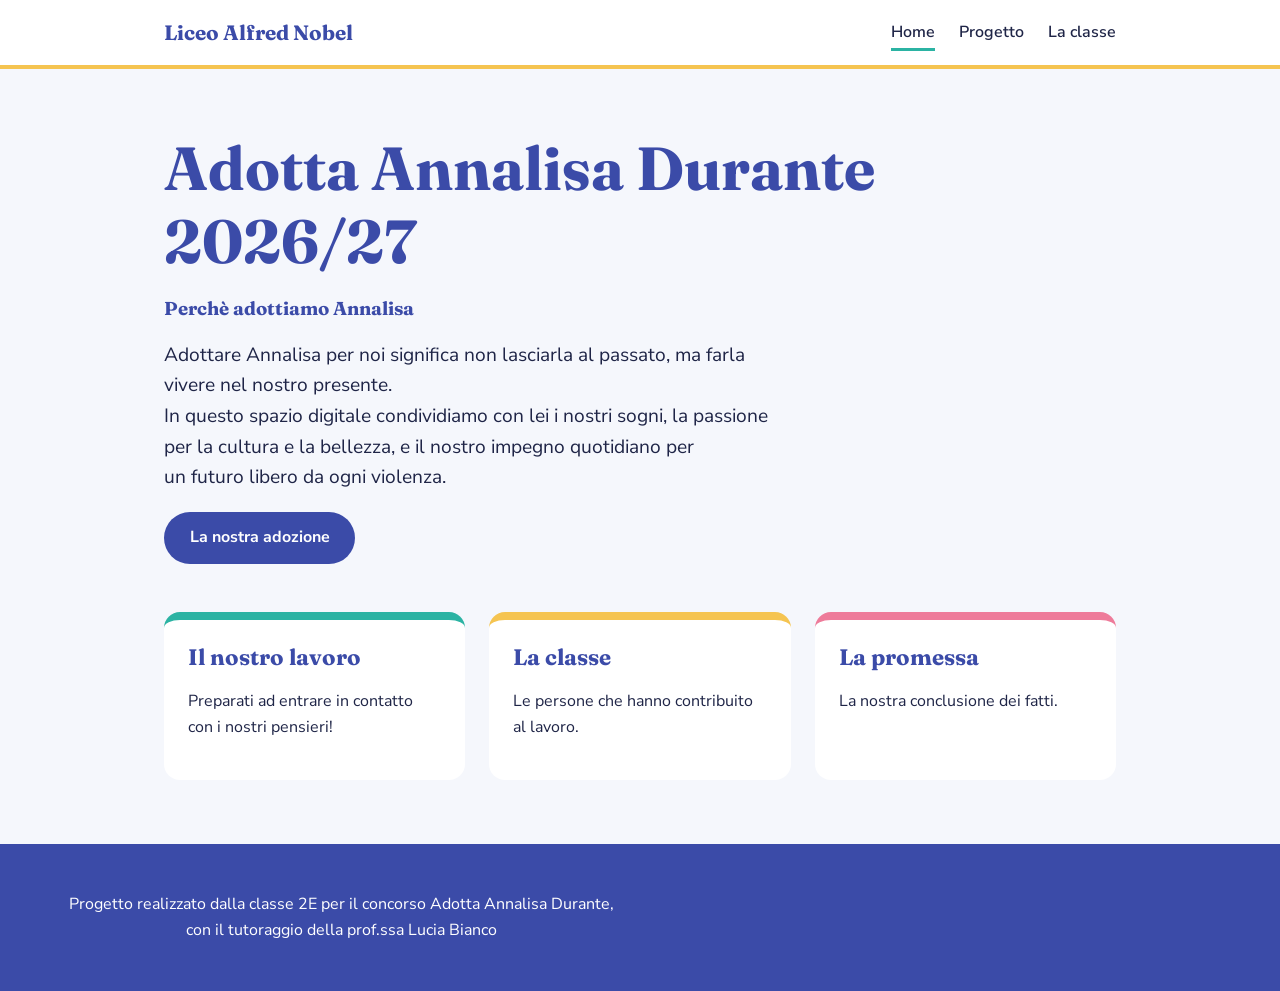
==== index.html @ 69cd6e8c "Add files via upload" ====
<!DOCTYPE html>
<html lang="it">
<head>
  <meta charset="UTF-8">
  <meta name="viewport" content="width=device-width, initial-scale=1">
  <title>Adotta Annalisa</title>
  <!-- Collega il foglio di stile: senza questa riga la pagina resta "nuda" -->
  <link rel="stylesheet" href="style.css">
  <!-- Font da Google Fonts (serve internet; altrimenti il sito usa Georgia/Arial) -->
  <link href="https://fonts.googleapis.com/css2?family=Fraunces:wght@600;700&family=Nunito+Sans:wght@400;700&display=swap" rel="stylesheet">
</head>
<body>

  <header>
    <div class="contenitore">
      <nav>
        <a class="logo" href="index.html">Liceo Alfred Nobel</a>
        <button id="bottone-menu" aria-label="Apri il menu">Menu</button>
        <ul id="menu">
          <!-- href = la pagina verso cui porta il link -->
          <li><a class="attivo" href="index.html">Home</a></li>
          <li><a href="Progetto.html">Progetto</a></li>
          <li><a href="team.html">La classe</a></li>
        </ul>
      </nav>
    </div>
  </header>

  <main class="contenitore">
    <section class="hero">
      <h1>Adotta Annalisa Durante 2026/27</h1>
      <h3>Perchè adottiamo Annalisa</h3>
    
      <p>Adottare Annalisa per noi significa non lasciarla al passato, ma farla<br>
       vivere nel nostro presente.<br>
      In questo spazio digitale condividiamo con lei i nostri sogni, la passione<br>
      per la cultura e la bellezza, e il nostro impegno quotidiano per<br>
    un futuro libero da ogni violenza.</p>
      <a class="bottone" href="Progetto.html">La nostra adozione</a>
    </section>

    <!-- Ogni <a class="scheda"> è un blocco cliccabile che porta a un'altra pagina -->
    <section class="schede">
      <a class="scheda" href="Progetto.html">
        <h2>Il nostro lavoro</h2>
        <p>Preparati ad entrare in contatto con i nostri pensieri!</p>
      </a>
      <a class="scheda" href="team.html">
        <h2>La classe</h2>
        <p>Le persone che hanno contribuito al lavoro.</p>
      </a>
      <a class="scheda" href="Progetto.html#risultati">
        <h2>La promessa</h2>
        <p>La nostra conclusione dei fatti.</p>




        
      </a>
    </section>

    <!-- ESEMPIO IMMAGINE: togli i commenti e metti la tua foto nella cartella "immagini"
    <img src="immagini/foto-classe.jpg" alt="Descrizione della foto">
    -->
  </main>

  <footer>
    <p>Progetto realizzato dalla classe 2E per il concorso Adotta Annalisa Durante,
      <br>con il tutoraggio della prof.ssa Lucia Bianco</p>
  </footer>

  <script src="script.js"></script>
</body>
</html>
---- style.css ----
/* ===== 1. COLORI =====
   Cambia i colori SOLO qui: tutto il sito li legge da queste variabili. */
:root {
  --sfondo: #f5f7fc;      /* sfondo pagina */
  --testo: #1f2547;       /* testo principale */
  --primario: #3b4ba8;    /* indaco: titoli e menu */
  --accento1: #2bb3a3;    /* verde acqua */
  --accento2: #f5c451;    /* giallo sole */
  --accento3: #ee7b9a;    /* rosa */
  --bianco: #ffffff;
}

/* ===== 2. BASE ===== */
* { box-sizing: border-box; }
body {
  margin: 0;
  font-family: "Nunito Sans", Arial, sans-serif; /* se manca il primo, usa il successivo */
  color: var(--testo);
  background: var(--sfondo);
  line-height: 1.6;
}
h1, h2, h3 { font-family: "Fraunces", Georgia, serif; color: var(--primario); line-height: 1.2; }
h1 { font-size: clamp(2.2rem, 6vw, 3.8rem); margin: 0 0 1rem; }
a { color: inherit; }
img { max-width: 100%; display: block; }
.contenitore { max-width: 1000px; margin: 0 auto; padding: 0 1.5rem; }
p { max-width: 65ch; } /* righe non troppo lunghe = più leggibili */

/* ===== 3. MENU ===== */
header { background: var(--bianco); border-bottom: 4px solid var(--accento2); }
nav { display: flex; justify-content: space-between; align-items: center; padding: 1rem 0; }
.logo { font-family: "Fraunces", Georgia, serif; font-weight: 700; font-size: 1.3rem; color: var(--primario); text-decoration: none; }
nav ul { list-style: none; display: flex; gap: 1.5rem; margin: 0; padding: 0; }
nav ul a { text-decoration: none; font-weight: 600; padding: .3rem 0; border-bottom: 3px solid transparent; }
nav ul a:hover, nav ul a.attivo { border-bottom-color: var(--accento1); }
#bottone-menu { display: none; background: none; border: 2px solid var(--primario); color: var(--primario); border-radius: 8px; padding: .4rem .8rem; font-size: 1rem; cursor: pointer; }

/* ===== 4. HOME ===== */
.hero { padding: 4rem 0 3rem; }
.hero p { font-size: 1.2rem; }
.bottone {
  display: inline-block; background: var(--primario); color: var(--bianco);
  padding: .8rem 1.6rem; border-radius: 999px; text-decoration: none; font-weight: 700;
  border: none; font-size: 1rem; cursor: pointer; margin: 0 auto;
}
.bottone:hover { background: var(--accento1); }

/* Le schede che portano alle altre sezioni */
.schede { display: grid; grid-template-columns: repeat(auto-fit, minmax(240px, 1fr)); gap: 1.5rem; padding-bottom: 4rem; }
.scheda { background: var(--bianco); border-radius: 16px; padding: 1.5rem; text-decoration: none; border-top: 8px solid var(--accento1); transition: transform .2s; }
.scheda:hover { transform: translateY(-6px); }
.scheda:nth-child(2) { border-top-color: var(--accento2); }
.scheda:nth-child(3) { border-top-color: var(--accento3); }
.scheda h2 { margin-top: 0; font-size: 1.4rem; }

/* ===== 5. PAGINE INTERNE ===== */
main.pagina { padding: 3rem 0 4rem; }
.membri { display: grid; grid-template-columns: repeat(auto-fit, minmax(200px, 1fr)); gap: 1.5rem; }
.membro { background: var(--bianco); border-radius: 16px; padding: 1.2rem; text-align: center; }
.avatar { width: 96px; height: 96px; border-radius: 50%; margin: 0 auto .8rem; background: var(--accento3); color: var(--bianco); display: grid; place-items: center; font-size: 2rem; font-weight: 700; }
.avatar img { width: 100%; height: 100%; object-fit: cover; border-radius: 50%; }
#dettagli { display: none; background: var(--bianco); border-left: 6px solid var(--accento2); padding: 1rem 1.5rem; margin-top: 1rem; border-radius: 8px; }
#dettagli.visibile { display: block; } /* JavaScript aggiunge/toglie questa classe */

footer { text-align: center; padding: 2rem 1rem; background: var(--primario); color: var(--bianco); }
.introduzione {
  max-width: 65ch;
  margin-bottom: 3rem;
  font-size: 1.15rem;
  font-style: italic;
}

.tema {
  max-width: 760px;
  margin: 3rem 0;
  padding: 2.5rem;
  border-radius: 20px;
}

.tema--acqua { background: #e6f7f4; }

.tema--giallo {
  background: #fff6d9;
  margin-left: auto;
}

.tema--rosa { background: #fdebf0; }

.tema--chiaro {
  background: var(--bianco);
  margin-left: auto;
}

.tema h2 {
  margin-top: .25rem;
}

.tema p {
  max-width: 62ch;
}

.numero {
  margin: 0;
  color: var(--primario);
  font-size: .8rem;
  font-weight: 700;
  letter-spacing: .12em;
}

blockquote {
  margin: 2rem 0 0;
  padding: 1rem 0 1rem 1.25rem;
  border-left: 5px solid var(--accento1);
  font-family: "Fraunces", Georgia, serif;
  font-size: 1.35rem;
  line-height: 1.35;
}

.risultati {
  max-width: 760px;
  margin: 0 auto;
}

/*.risultati {
  max-width: 760px;
  margin: 4rem 0 0;
} */

.promessa {
  margin: 0 auto;
  justify-content: center; /* orizzontale */
  align-items: center;     /* verticale */
  padding: 2rem;
  background: #5a9e71;
  color: #F2F4F2;
  border-radius: 20px;
}

.promessa-etichetta {
  margin:  00 .5rem;
  color: #F2F4F2;
  font-size: .8rem;
  font-weight: 700;
  letter-spacing: .12em;
}

.promessa h3 {
  margin: 0 0 1.5rem;
  color: var(--bianco);
  font-size: 2rem;
}

.promessa-testo p {
  max-width: 62ch;
  margin-bottom: 1rem;
  color: #F2F4F2;
}

.promessa-finale {
  margin: 2rem 0 0;
  padding-top: 1.25rem;
  border-top: 2px solid var(--accento1);
  font-family: "Fraunces", Georgia, serif;
  font-size: 1.3rem;
  font-style: italic;
  line-height: 1.4;
}

/* ===== 6. TELEFONO ===== */
@media (max-width: 640px) {
  #bottone-menu { display: block; }
  nav ul { display: none; flex-direction: column; gap: .5rem; position: absolute; top: 70px; right: 1rem; background: var(--bianco); padding: 1rem; border-radius: 12px; box-shadow: 0 6px 20px rgba(0,0,0,.15); }
  nav ul.aperto { display: flex; }
  header { position: relative; }
}
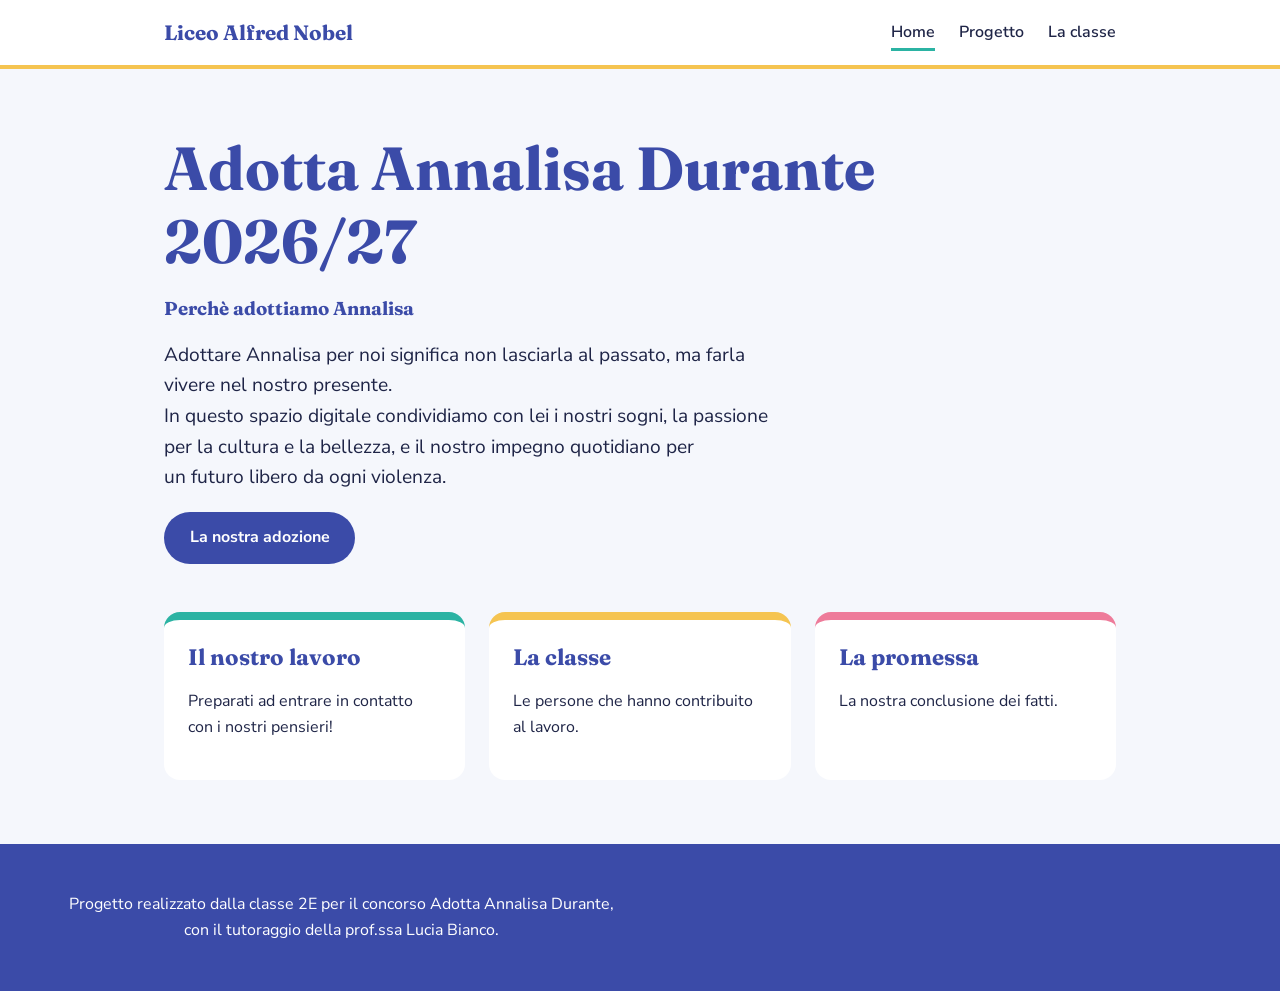
==== commit 8fc35208: "Vrs. 1.5 Progetto" ====
--- a/index.html
+++ b/index.html
@@ -67,7 +67,7 @@
 
   <footer>
     <p>Progetto realizzato dalla classe 2E per il concorso Adotta Annalisa Durante,
-      <br>con il tutoraggio della prof.ssa Lucia Bianco</p>
+      <br>con il tutoraggio della prof.ssa Lucia Bianco.</p>
   </footer>
 
   <script src="script.js"></script>
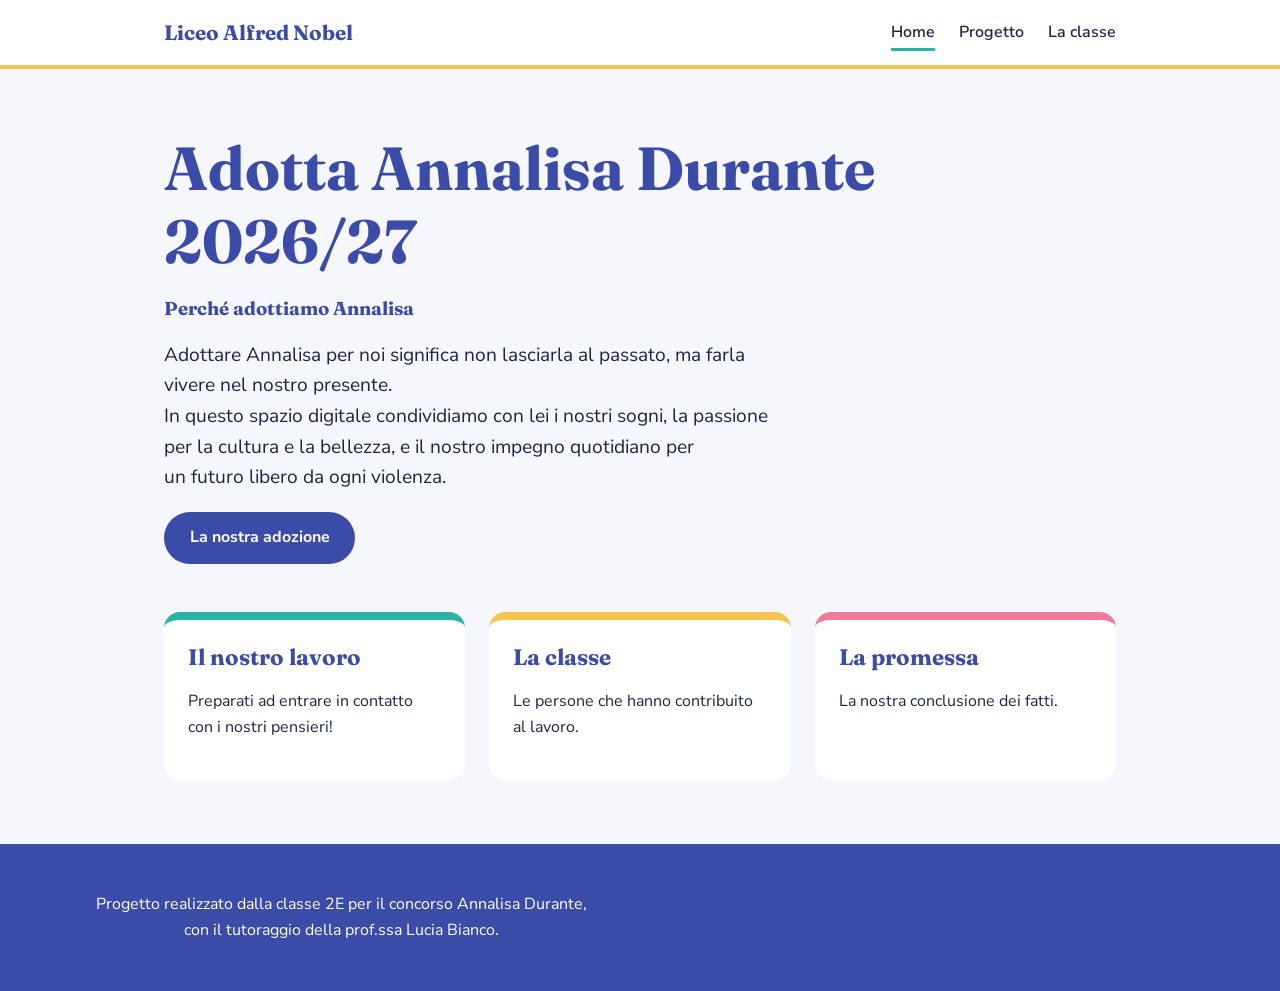
==== commit 8faca3d8: "Vrs 1.65 + Deb" ====
--- a/index.html
+++ b/index.html
@@ -4,9 +4,9 @@
   <meta charset="UTF-8">
   <meta name="viewport" content="width=device-width, initial-scale=1">
   <title>Adotta Annalisa</title>
-  <!-- Collega il foglio di stile: senza questa riga la pagina resta "nuda" -->
+  
   <link rel="stylesheet" href="style.css">
-  <!-- Font da Google Fonts (serve internet; altrimenti il sito usa Georgia/Arial) -->
+  
   <link href="https://fonts.googleapis.com/css2?family=Fraunces:wght@600;700&family=Nunito+Sans:wght@400;700&display=swap" rel="stylesheet">
 </head>
 <body>
@@ -17,9 +17,9 @@
         <a class="logo" href="index.html">Liceo Alfred Nobel</a>
         <button id="bottone-menu" aria-label="Apri il menu">Menu</button>
         <ul id="menu">
-          <!-- href = la pagina verso cui porta il link -->
+          
           <li><a class="attivo" href="index.html">Home</a></li>
-          <li><a href="Progetto.html">Progetto</a></li>
+          <li><a href="progetto.html">Progetto</a></li>
           <li><a href="team.html">La classe</a></li>
         </ul>
       </nav>
@@ -29,19 +29,19 @@
   <main class="contenitore">
     <section class="hero">
       <h1>Adotta Annalisa Durante 2026/27</h1>
-      <h3>Perchè adottiamo Annalisa</h3>
+      <h3>Perché adottiamo Annalisa</h3>
     
       <p>Adottare Annalisa per noi significa non lasciarla al passato, ma farla<br>
        vivere nel nostro presente.<br>
       In questo spazio digitale condividiamo con lei i nostri sogni, la passione<br>
       per la cultura e la bellezza, e il nostro impegno quotidiano per<br>
-    un futuro libero da ogni violenza.</p>
-      <a class="bottone" href="Progetto.html">La nostra adozione</a>
+       un futuro libero da ogni violenza.</p>
+      <a class="bottone" href="progetto.html">La nostra adozione</a>
     </section>
 
-    <!-- Ogni <a class="scheda"> è un blocco cliccabile che porta a un'altra pagina -->
+    
     <section class="schede">
-      <a class="scheda" href="Progetto.html">
+      <a class="scheda" href="progetto.html">
         <h2>Il nostro lavoro</h2>
         <p>Preparati ad entrare in contatto con i nostri pensieri!</p>
       </a>
@@ -49,7 +49,7 @@
         <h2>La classe</h2>
         <p>Le persone che hanno contribuito al lavoro.</p>
       </a>
-      <a class="scheda" href="Progetto.html#risultati">
+      <a class="scheda" href="progetto.html#risultati">
         <h2>La promessa</h2>
         <p>La nostra conclusione dei fatti.</p>
 
@@ -60,13 +60,11 @@
       </a>
     </section>
 
-    <!-- ESEMPIO IMMAGINE: togli i commenti e metti la tua foto nella cartella "immagini"
-    <img src="immagini/foto-classe.jpg" alt="Descrizione della foto">
-    -->
+    
   </main>
 
   <footer>
-    <p>Progetto realizzato dalla classe 2E per il concorso Adotta Annalisa Durante,
+    <p>Progetto realizzato dalla classe 2E per il concorso  Annalisa Durante,
       <br>con il tutoraggio della prof.ssa Lucia Bianco.</p>
   </footer>
 
--- a/style.css
+++ b/style.css
@@ -54,7 +54,7 @@
 .scheda h2 { margin-top: 0; font-size: 1.4rem; }
 
 /* ===== 5. PAGINE INTERNE ===== */
-main.pagina { padding: 3rem 0 4rem; }
+main.pagina { padding: 3rem  4rem; }
 .membri { display: grid; grid-template-columns: repeat(auto-fit, minmax(200px, 1fr)); gap: 1.5rem; }
 .membro { background: var(--bianco); border-radius: 16px; padding: 1.2rem; text-align: center; }
 .avatar { width: 96px; height: 96px; border-radius: 50%; margin: 0 auto .8rem; background: var(--accento3); color: var(--bianco); display: grid; place-items: center; font-size: 2rem; font-weight: 700; }
@@ -127,17 +127,17 @@
 } */
 
 .promessa {
-  margin: 0 auto;
+  margin: 0 auto 4rem;
   justify-content: center; /* orizzontale */
   align-items: center;     /* verticale */
-  padding: 2rem;
+  padding:  2rem;
   background: #5a9e71;
   color: #F2F4F2;
   border-radius: 20px;
 }
 
 .promessa-etichetta {
-  margin:  00 .5rem;
+  margin:  0 0 .5rem;
   color: #F2F4F2;
   font-size: .8rem;
   font-weight: 700;
@@ -169,7 +169,7 @@
 /* ===== 6. TELEFONO ===== */
 @media (max-width: 640px) {
   #bottone-menu { display: block; }
-  nav ul { display: none; flex-direction: column; gap: .5rem; position: absolute; top: 70px; right: 1rem; background: var(--bianco); padding: 1rem; border-radius: 12px; box-shadow: 0 6px 20px rgba(0,0,0,.15); }
+  nav ul { display: none; flex-direction: column; gap: .5rem; position: absolute; top: 100%; z-index: 10; right: 1rem; background: var(--bianco); padding: 1rem; border-radius: 12px; box-shadow: 0 6px 20px rgba(0,0,0,.15); }
   nav ul.aperto { display: flex; }
   header { position: relative; }
 }
